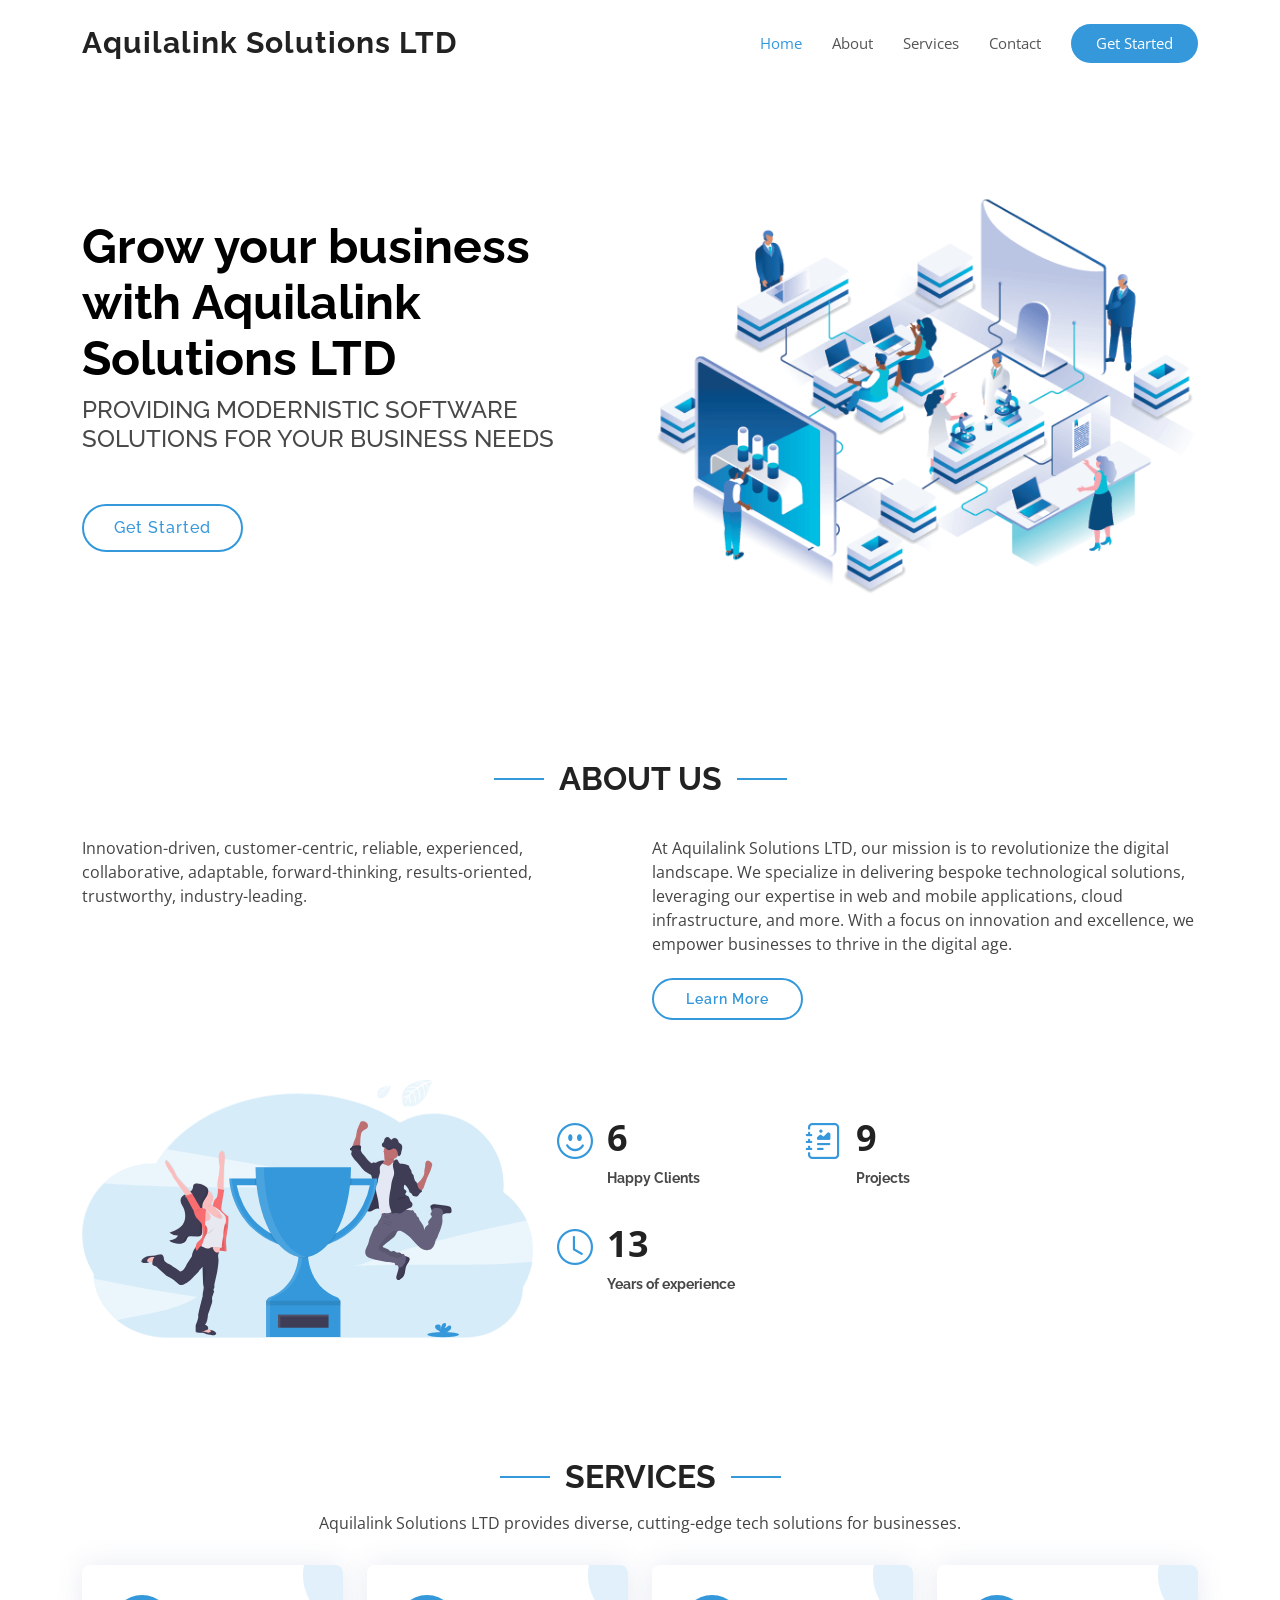
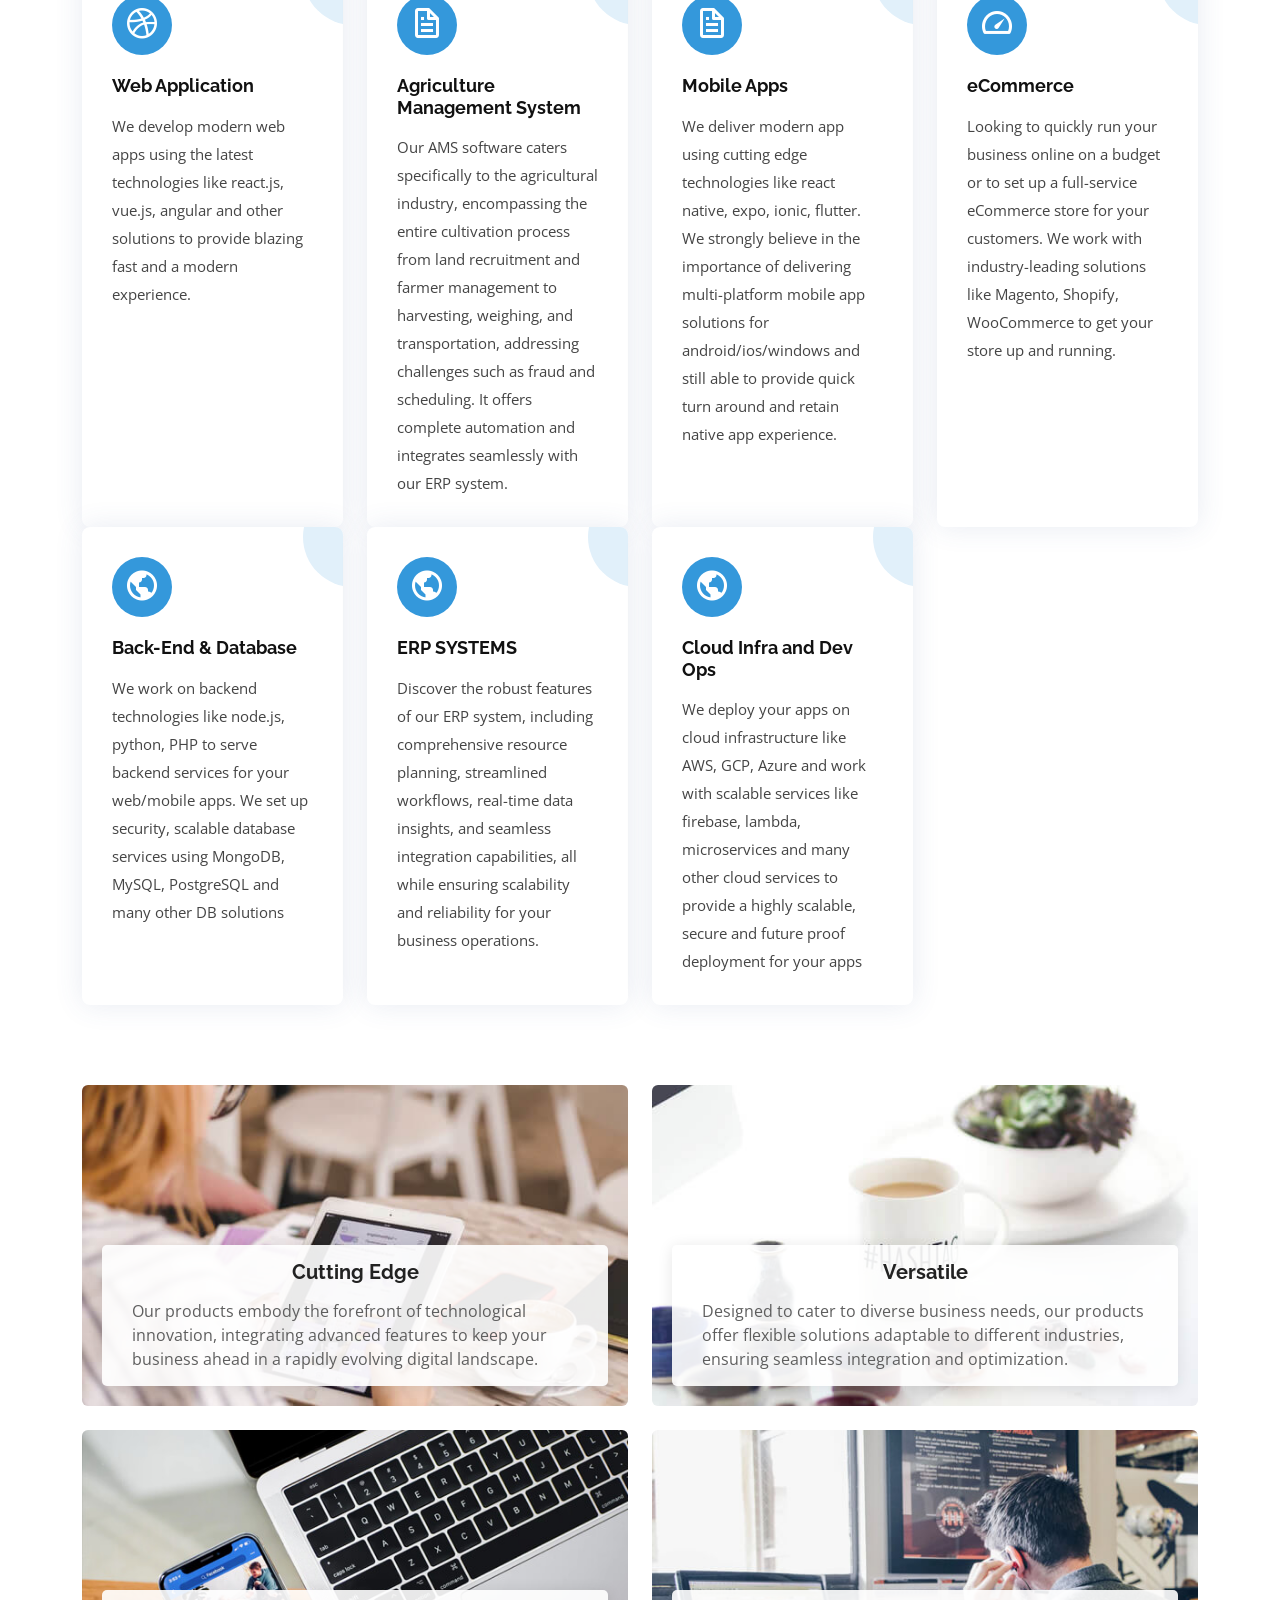
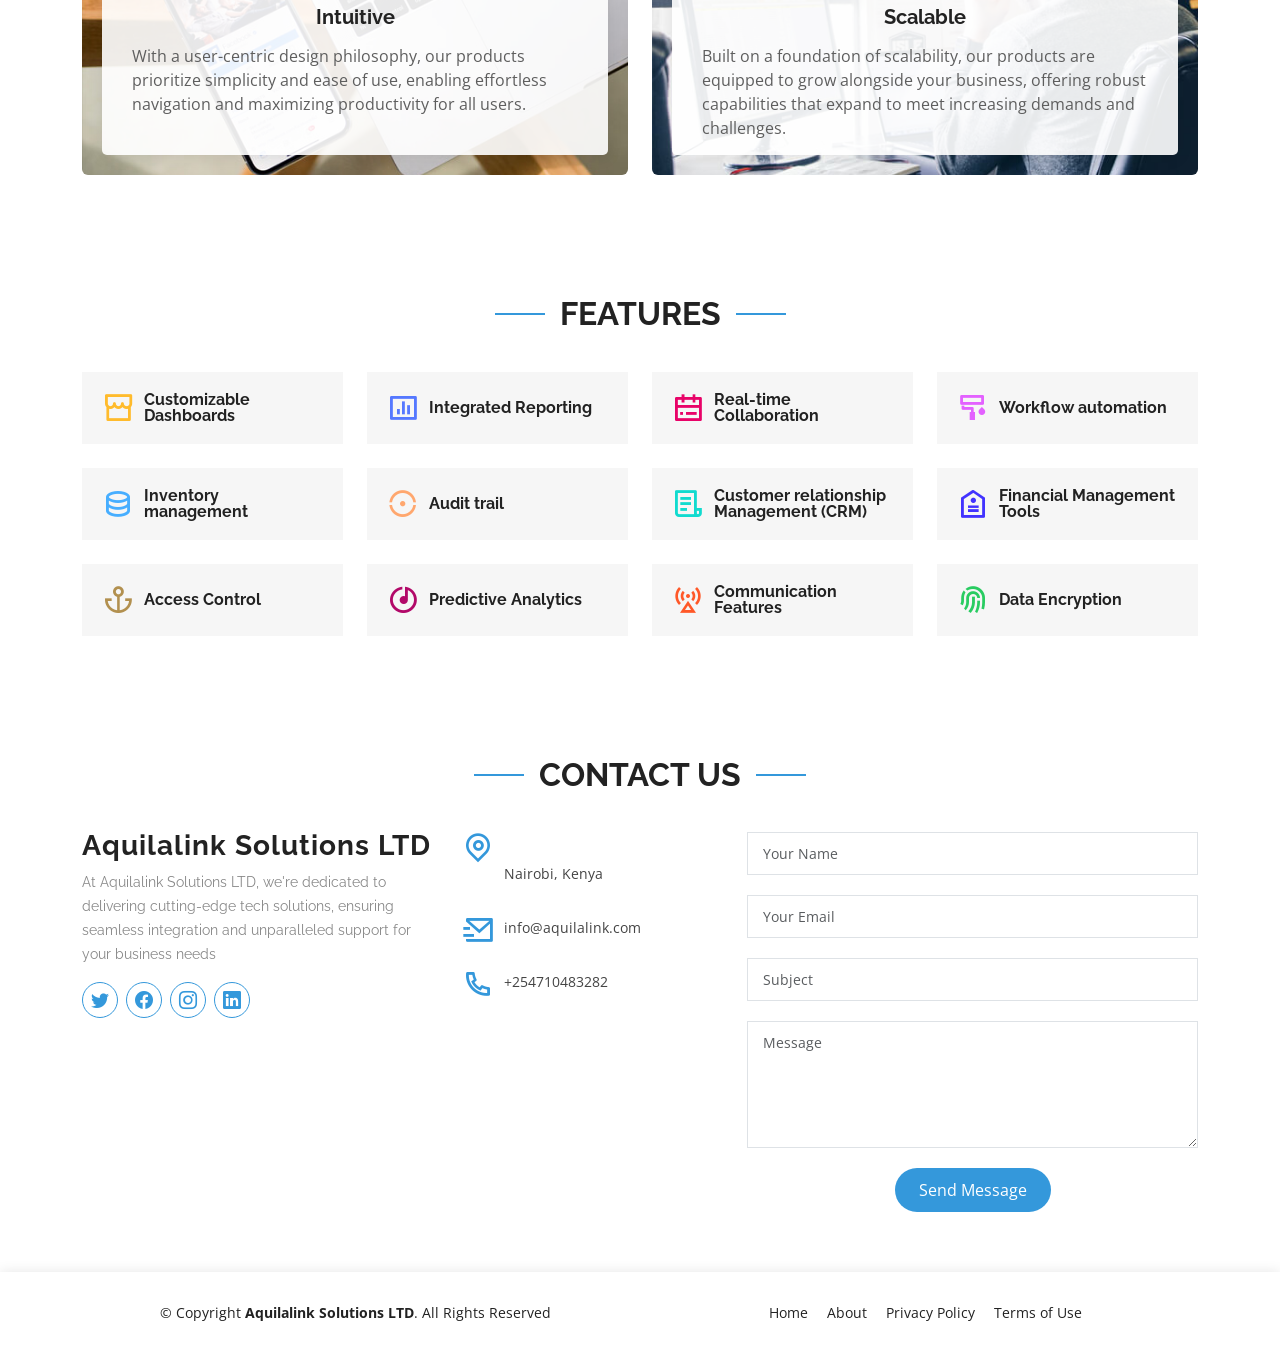
==== index.html @ 53284821 "{feature}: Application deployment" ====
<!DOCTYPE html>
<html lang="en">

<head>
  <meta charset="utf-8">
  <meta content="width=device-width, initial-scale=1.0" name="viewport">

  <title>Aquilalink Solutions LTD</title>
  <meta content="" name="description">
  <meta content="" name="keywords">

  <!-- Favicons -->
  <link href="" rel="icon">
  <link href="" rel="apple-touch-icon">

  <!-- Google Fonts -->
  <link href="https://fonts.googleapis.com/css?family=Open+Sans:300,300i,400,400i,600,600i,700,700i|Raleway:300,300i,400,400i,500,500i,600,600i,700,700i|Poppins:300,300i,400,400i,500,500i,600,600i,700,700i" rel="stylesheet">

  <!-- Vendor CSS Files -->
  <link href="assets/vendor/aos/aos.css" rel="stylesheet">
  <link href="assets/vendor/bootstrap/css/bootstrap.min.css" rel="stylesheet">
  <link href="assets/vendor/bootstrap-icons/bootstrap-icons.css" rel="stylesheet">
  <link href="assets/vendor/boxicons/css/boxicons.min.css" rel="stylesheet">
  <link href="assets/vendor/glightbox/css/glightbox.min.css" rel="stylesheet">
  <link href="assets/vendor/remixicon/remixicon.css" rel="stylesheet">
  <link href="assets/vendor/swiper/swiper-bundle.min.css" rel="stylesheet">

  <!-- Template Main CSS File -->
  <link href="assets/css/style.css" rel="stylesheet">

</head>

<body>

  <!-- ======= Header ======= -->
  <header id="header" class="fixed-top d-flex align-items-center">
    <div class="container d-flex align-items-center justify-content-between">

      <div class="logo">
        <h1><a href="index.html">Aquilalink Solutions LTD</a></h1>
      </div>

      <nav id="navbar" class="navbar">
        <ul>
          <li><a class="nav-link scrollto active" href="#hero">Home</a></li>
          <li><a class="nav-link scrollto" href="#about">About</a></li>
          <li><a class="nav-link scrollto" href="#services">Services</a></li>
          
          <li><a class="nav-link scrollto" href="#contact">Contact</a></li>
          <li><a class="getstarted scrollto" href="#about">Get Started</a></li>
        </ul>
        <i class="bi bi-list mobile-nav-toggle"></i>
      </nav><!-- .navbar -->

    </div>
  </header><!-- End Header -->

  <!-- ======= Hero Section ======= -->
  <section id="hero" class="d-flex align-items-center">

    <div class="container">
      <div class="row">
        <div class="col-lg-6 pt-5 pt-lg-0 order-2 order-lg-1 d-flex flex-column justify-content-center">
          <h1 data-aos="fade-up">Grow your business with Aquilalink Solutions LTD</h1>
          <h2 data-aos="fade-up" data-aos-delay="400">PROVIDING MODERNISTIC SOFTWARE SOLUTIONS FOR YOUR BUSINESS NEEDS</h2>
          <div data-aos="fade-up" data-aos-delay="800">
            <a href="#about" class="btn-get-started scrollto">Get Started</a>
          </div>
        </div>
        <div class="col-lg-6 order-1 order-lg-2 hero-img" data-aos="fade-left" data-aos-delay="200">
          <img src="assets/img/hero-img.png" class="img-fluid animated" alt="">
        </div>
      </div>
    </div>

  </section><!-- End Hero -->

  <main id="main">
    <section id="about" class="about">
      <div class="container">

        <div class="section-title" data-aos="fade-up">
          <h2>About Us</h2>
        </div>

        <div class="row content">
          <div class="col-lg-6" data-aos="fade-up" data-aos-delay="150">
            <p>
              Innovation-driven, customer-centric, reliable, experienced, collaborative, adaptable, forward-thinking, results-oriented, trustworthy, industry-leading.
            </p>
          </div>
          <div class="col-lg-6 pt-4 pt-lg-0" data-aos="fade-up" data-aos-delay="300">
            <p>At Aquilalink Solutions LTD, our mission is to revolutionize the digital landscape. We specialize in delivering bespoke technological solutions, leveraging our expertise in web and mobile applications, cloud infrastructure, and more. With a focus on innovation and excellence, we empower businesses to thrive in the digital age.
            </p>
            <a href="#" class="btn-learn-more">Learn More</a>
          </div>
        </div>

      </div>
    </section><!-- End About Us Section -->

    <!-- ======= Counts Section ======= -->
    <section id="counts" class="counts">
      <div class="container">

        <div class="row">
          <div class="image col-xl-5 d-flex align-items-stretch justify-content-center justify-content-xl-start" data-aos="fade-right" data-aos-delay="150">
            <img src="assets/img/counts-img.svg" alt="" class="img-fluid">
          </div>

          <div class="col-xl-7 d-flex align-items-stretch pt-4 pt-xl-0" data-aos="fade-left" data-aos-delay="300">
            <div class="content d-flex flex-column justify-content-center">
              <div class="row">
                <div class="col-md-6 d-md-flex align-items-md-stretch">
                  <div class="count-box">
                    <i class="bi bi-emoji-smile"></i>
                    <span data-purecounter-start="0" data-purecounter-end="7" data-purecounter-duration="1" class="purecounter"></span>
                    <p><strong>Happy Clients</strong> </p>
                  </div>
                </div>

                <div class="col-md-6 d-md-flex align-items-md-stretch">
                  <div class="count-box">
                    <i class="bi bi-journal-richtext"></i>
                    <span data-purecounter-start="0" data-purecounter-end="10" data-purecounter-duration="1" class="purecounter"></span>
                    <p><strong>Projects</strong> </p>
                  </div>
                </div>

                <div class="col-md-6 d-md-flex align-items-md-stretch">
                  <div class="count-box">
                    <i class="bi bi-clock"></i>
                    <span data-purecounter-start="0" data-purecounter-end="15" data-purecounter-duration="1" class="purecounter"></span>
                    <p><strong>Years of experience</strong> </p>
                  </div>
                </div>

              </div>
            </div><!-- End .content-->
          </div>
        </div>

      </div>
    </section><!-- End Counts Section -->

    <!-- ======= Services Section ======= -->
    <section id="services" class="services">
      <div class="container">

        <div class="section-title" data-aos="fade-up">
          <h2>Services</h2>
          <p>Aquilalink Solutions LTD provides diverse, cutting-edge tech solutions for businesses.</p>
        </div>
        

        <div class="row">
          <div class="col-md-6 col-lg-3 d-flex align-items-stretch mb-5 mb-lg-0">
            <div class="icon-box" data-aos="fade-up" data-aos-delay="100">
              <div class="icon"><i class="bx bxl-dribbble"></i></div>
              <h4 class="title"><a href="">Web Application</a></h4>
              <p class="description">We develop modern web apps using the latest technologies like react.js, vue.js, angular and other solutions to provide blazing fast and a modern experience.</p>
            </div>
          </div>

          <div class="col-md-6 col-lg-3 d-flex align-items-stretch mb-5 mb-lg-0">
            <div class="icon-box" data-aos="fade-up" data-aos-delay="200">
              <div class="icon"><i class="bx bx-file"></i></div>
              <h4 class="title"><a href="">Agriculture Management System</a></h4>
              <p class="description">Our AMS software caters specifically to the agricultural industry, encompassing the entire cultivation process from land recruitment and farmer management to harvesting, weighing, and transportation, addressing challenges such as fraud and scheduling. It offers complete automation and integrates seamlessly with our ERP system.</p>
            </div>
          </div>

          <div class="col-md-6 col-lg-3 d-flex align-items-stretch mb-5 mb-lg-0">
            <div class="icon-box" data-aos="fade-up" data-aos-delay="200">
              <div class="icon"><i class="bx bx-file"></i></div>
              <h4 class="title"><a href="">Mobile Apps</a></h4>
              <p class="description">We deliver modern app using cutting edge technologies like react native, expo, ionic, flutter. We strongly believe in the importance of delivering multi-platform mobile app solutions for android/ios/windows and still able to provide quick turn around and retain native app experience.</p>
            </div>
          </div>

          <div class="col-md-6 col-lg-3 d-flex align-items-stretch mb-5 mb-lg-0">
            <div class="icon-box" data-aos="fade-up" data-aos-delay="300">
              <div class="icon"><i class="bx bx-tachometer"></i></div>
              <h4 class="title"><a href="">eCommerce</a></h4>
              <p class="description">Looking to quickly run your business online on a budget or to set up a full-service eCommerce store for your customers. We work with industry-leading solutions like Magento, Shopify, WooCommerce to get your store up and running.</p>
            </div>
          </div>

          <div class="col-md-6 col-lg-3 d-flex align-items-stretch mb-5 mb-lg-0">
            <div class="icon-box" data-aos="fade-up" data-aos-delay="400">
              <div class="icon"><i class="bx bx-world"></i></div>
              <h4 class="title"><a href="">Back-End & Database</a></h4>
              <p class="description">We work on backend technologies like node.js, python, PHP to serve backend services for your web/mobile apps. We set up security, scalable database services using MongoDB, MySQL, PostgreSQL and many other DB solutions</p>
            </div>
          </div>

         <br />
         
        <div class="col-md-6 col-lg-3 d-flex align-items-stretch mb-5 mb-lg-0">
          <div class="icon-box" data-aos="fade-up" data-aos-delay="400">
            <div class="icon"><i class="bx bx-world"></i></div>
            <h4 class="title"><a href="">ERP SYSTEMS</a></h4>
            <p class="description">Discover the robust features of our ERP system, including comprehensive resource planning, streamlined workflows, real-time data insights, and seamless integration capabilities, all while ensuring scalability and reliability for your business operations.</p>
          </div>
        </div>

          
          <div class="col-md-6 col-lg-3 d-flex align-items-stretch mb-5 mb-lg-0">
            <div class="icon-box" data-aos="fade-up" data-aos-delay="400">
              <div class="icon"><i class="bx bx-world"></i></div>
              <h4 class="title"><a href="">Cloud Infra and Dev Ops</a></h4>
              <p class="description">We deploy your apps on cloud infrastructure like AWS, GCP, Azure and work with scalable services like firebase, lambda, microservices and many other cloud services to provide a highly scalable, secure and future proof deployment for your apps</p>
            </div>
          </div>

        </div>

      </div>
    </section><!-- End Services Section -->

    <!-- ======= More Services Section ======= -->
    <section id="more-services" class="more-services">
      <div class="container">

        <div class="row">
          <div class="col-md-6 d-flex align-items-stretch">
            <div class="card" style='background-image: url("assets/img/more-services-1.jpg");' data-aos="fade-up" data-aos-delay="100">
              <div class="card-body">
                <h5 class="card-title"><a href="">Cutting Edge</a></h5>
                <p class="card-text">Our products embody the forefront of technological innovation, integrating advanced features to keep your business ahead in a rapidly evolving digital landscape.</p>
               
              </div>
            </div>
          </div>
          <div class="col-md-6 d-flex align-items-stretch mt-4 mt-md-0">
            <div class="card" style='background-image: url("assets/img/more-services-2.jpg");' data-aos="fade-up" data-aos-delay="200">
              <div class="card-body">
                <h5 class="card-title"><a href="">Versatile</a></h5>
                <p class="card-text">Designed to cater to diverse business needs, our products offer flexible solutions adaptable to different industries, ensuring seamless integration and optimization.</p>
                
              </div>
            </div>

          </div>
          <div class="col-md-6 d-flex align-items-stretch mt-4">
            <div class="card" style='background-image: url("assets/img/more-services-3.jpg");' data-aos="fade-up" data-aos-delay="100">
              <div class="card-body">
                <h5 class="card-title"><a href="">Intuitive</a></h5>
                <p class="card-text">With a user-centric design philosophy, our products prioritize simplicity and ease of use, enabling effortless navigation and maximizing productivity for all users.</p>
               
              </div>
            </div>
          </div>
          <div class="col-md-6 d-flex align-items-stretch mt-4">
            <div class="card" style='background-image: url("assets/img/more-services-4.jpg");' data-aos="fade-up" data-aos-delay="200">
              <div class="card-body">
                <h5 class="card-title"><a href="">Scalable</a></h5>
                <p class="card-text">Built on a foundation of scalability, our products are equipped to grow alongside your business, offering robust capabilities that expand to meet increasing demands and challenges.</p>
               
              </div>
            </div>
          </div>
        </div>

      </div>
    </section><!-- End More Services Section -->

    <!-- ======= Features Section ======= -->
    <section id="features" class="features">
      <div class="container">

        <div class="section-title" data-aos="fade-up">
          <h2>Features</h2>
        </div>

        <div class="row" data-aos="fade-up" data-aos-delay="300">
          <div class="col-lg-3 col-md-4">
            <div class="icon-box">
              <i class="ri-store-line" style="color: #ffbb2c;"></i>
              <h3><a href="">Customizable Dashboards</a></h3>
            </div>
          </div>
          <div class="col-lg-3 col-md-4 mt-4 mt-md-0">
            <div class="icon-box">
              <i class="ri-bar-chart-box-line" style="color: #5578ff;"></i>
              <h3><a href="">Integrated Reporting</a></h3>
            </div>
          </div>
          <div class="col-lg-3 col-md-4 mt-4 mt-md-0">
            <div class="icon-box">
              <i class="ri-calendar-todo-line" style="color: #e80368;"></i>
              <h3><a href="">Real-time Collaboration</a></h3>
            </div>
          </div>
          <div class="col-lg-3 col-md-4 mt-4 mt-lg-0">
            <div class="icon-box">
              <i class="ri-paint-brush-line" style="color: #e361ff;"></i>
              <h3><a href="">Workflow automation</a></h3>
            </div>
          </div>
          <div class="col-lg-3 col-md-4 mt-4">
            <div class="icon-box">
              <i class="ri-database-2-line" style="color: #47aeff;"></i>
              <h3><a href="">Inventory management</a></h3>
            </div>
          </div>
          <div class="col-lg-3 col-md-4 mt-4">
            <div class="icon-box">
              <i class="ri-gradienter-line" style="color: #ffa76e;"></i>
              <h3><a href="">Audit trail</a></h3>
            </div>
          </div>
          <div class="col-lg-3 col-md-4 mt-4">
            <div class="icon-box">
              <i class="ri-file-list-3-line" style="color: #11dbcf;"></i>
              <h3><a href="">Customer relationship Management (CRM)</a></h3>
            </div>
          </div>
          <div class="col-lg-3 col-md-4 mt-4">
            <div class="icon-box">
              <i class="ri-price-tag-2-line" style="color: #4233ff;"></i>
              <h3><a href="">Financial Management Tools</a></h3>
            </div>
          </div>
          <div class="col-lg-3 col-md-4 mt-4">
            <div class="icon-box">
              <i class="ri-anchor-line" style="color: #b2904f;"></i>
              <h3><a href=""> Access Control</a></h3>
            </div>
          </div>
          <div class="col-lg-3 col-md-4 mt-4">
            <div class="icon-box">
              <i class="ri-disc-line" style="color: #b20969;"></i>
              <h3><a href="">Predictive Analytics</a></h3>
            </div>
          </div>
          <div class="col-lg-3 col-md-4 mt-4">
            <div class="icon-box">
              <i class="ri-base-station-line" style="color: #ff5828;"></i>
              <h3><a href="">Communication Features</a></h3>
            </div>
          </div>
          <div class="col-lg-3 col-md-4 mt-4">
            <div class="icon-box">
              <i class="ri-fingerprint-line" style="color: #29cc61;"></i>
              <h3><a href="">Data Encryption</a></h3>
            </div>
          </div>
        </div>

      </div>
    </section><!-- End Features Section -->


    <section id="contact" class="contact">
      <div class="container">

        <div class="section-title" data-aos="fade-up">
          <h2>Contact Us</h2>
        </div>

        <div class="row">

          <div class="col-lg-4 col-md-6" data-aos="fade-up" data-aos-delay="100">
            <div class="contact-about">
              <h3>Aquilalink Solutions LTD</h3>
              <p>At Aquilalink Solutions LTD, we're dedicated to delivering cutting-edge tech solutions, ensuring seamless integration and unparalleled support for your business needs</p>
              <div class="social-links">
                <a href="#" class="twitter"><i class="bi bi-twitter"></i></a>
                <a href="#" class="facebook"><i class="bi bi-facebook"></i></a>
                <a href="#" class="instagram"><i class="bi bi-instagram"></i></a>
                <a href="#" class="linkedin"><i class="bi bi-linkedin"></i></a>
              </div>
            </div>
          </div>

          <div class="col-lg-3 col-md-6 mt-4 mt-md-0" data-aos="fade-up" data-aos-delay="200">
            <div class="info">
              <div>
                <i class="ri-map-pin-line"></i>
                <p><br>Nairobi, Kenya</p>
              </div>

              <div>
                <i class="ri-mail-send-line"></i>
                <p>info@aquilalink.com</p>
              </div>

              <div>
                <i class="ri-phone-line"></i>
                <p>+254710483282</p>
              </div>

            </div>
          </div>

          <div class="col-lg-5 col-md-12" data-aos="fade-up" data-aos-delay="300">
            <form action="forms/contact.php" method="post" role="form" class="php-email-form">
              <div class="form-group">
                <input type="text" name="name" class="form-control" id="name" placeholder="Your Name" required>
              </div>
              <div class="form-group">
                <input type="email" class="form-control" name="email" id="email" placeholder="Your Email" required>
              </div>
              <div class="form-group">
                <input type="text" class="form-control" name="subject" id="subject" placeholder="Subject" required>
              </div>
              <div class="form-group">
                <textarea class="form-control" name="message" rows="5" placeholder="Message" required></textarea>
              </div>
              <div class="my-3">
                <div class="loading">Loading</div>
                <div class="error-message"></div>
                <div class="sent-message">Your message has been sent. Thank you!</div>
              </div>
              <div class="text-center"><button type="submit">Send Message</button></div>
            </form>
          </div>

        </div>

      </div>
    </section><!-- End Contact Section -->

  </main><!-- End #main -->

  <!-- ======= Footer ======= -->
  <footer id="footer">
    <div class="container">
      <div class="row d-flex align-items-center">
        <div class="col-lg-6 text-lg-left text-center">
          <div class="copyright">
            &copy; Copyright <strong>Aquilalink Solutions LTD</strong>. All Rights Reserved
          </div>
        </div>
        <div class="col-lg-6">
          <nav class="footer-links text-lg-right text-center pt-2 pt-lg-0">
            <a href="#intro" class="scrollto">Home</a>
            <a href="#about" class="scrollto">About</a>
            <a href="#">Privacy Policy</a>
            <a href="#">Terms of Use</a>
          </nav>
        </div>
      </div>
    </div>
  </footer><!-- End Footer -->

  <a href="#" class="back-to-top d-flex align-items-center justify-content-center"><i class="bi bi-arrow-up-short"></i></a>

  <!-- Vendor JS Files -->
  <script src="assets/vendor/purecounter/purecounter_vanilla.js"></script>
  <script src="assets/vendor/aos/aos.js"></script>
  <script src="assets/vendor/bootstrap/js/bootstrap.bundle.min.js"></script>
  <script src="assets/vendor/glightbox/js/glightbox.min.js"></script>
  <script src="assets/vendor/isotope-layout/isotope.pkgd.min.js"></script>
  <script src="assets/vendor/swiper/swiper-bundle.min.js"></script>
  <script src="assets/vendor/php-email-form/validate.js"></script>

  <!-- Template Main JS File -->
  <script src="assets/js/main.js"></script>

</body>

</html>
---- assets/css/style.css ----
/**
* Template Name: Vesperr
* Template URL: https://bootstrapmade.com/vesperr-free-bootstrap-template/
* Updated: Mar 17 2024 with Bootstrap v5.3.3
* Author: BootstrapMade.com
* License: https://bootstrapmade.com/license/
*/

/*--------------------------------------------------------------
# General
--------------------------------------------------------------*/
body {
  font-family: "Open Sans", sans-serif;
  color: #444444;
}

a {
  color: #3498db;
  text-decoration: none;
}

a:hover {
  color: #5faee3;
  text-decoration: none;
}

h1,
h2,
h3,
h4,
h5,
h6 {
  font-family: "Raleway", sans-serif;
}

/*--------------------------------------------------------------
# Back to top button
--------------------------------------------------------------*/
.back-to-top {
  position: fixed;
  visibility: hidden;
  opacity: 0;
  right: 15px;
  bottom: 15px;
  z-index: 996;
  background: #3498db;
  width: 40px;
  height: 40px;
  border-radius: 4px;
  transition: all 0.4s;
}

.back-to-top i {
  font-size: 28px;
  color: #fff;
  line-height: 0;
}

.back-to-top:hover {
  background: #57aae1;
  color: #fff;
}

.back-to-top.active {
  visibility: visible;
  opacity: 1;
}

/*--------------------------------------------------------------
# Disable AOS delay on mobile
--------------------------------------------------------------*/
@media screen and (max-width: 768px) {
  [data-aos-delay] {
    transition-delay: 0 !important;
  }
}

/*--------------------------------------------------------------
# Header
--------------------------------------------------------------*/
#header {
  z-index: 997;
  transition: all 0.5s;
  padding: 22px 0;
  background: #fff;
}

#header.header-scrolled {
  box-shadow: 0px 2px 15px rgba(0, 0, 0, 0.1);
  padding: 12px 0;
}

#header .logo h1 {
  font-size: 30px;
  margin: 0;
  padding: 0;
  line-height: 1;
  font-weight: 700;
  letter-spacing: 1px;
}

#header .logo h1 a,
#header .logo h1 a:hover {
  color: #222222;
  text-decoration: none;
}

#header .logo img {
  padding: 0;
  margin: 0;
  max-height: 40px;
}

/*--------------------------------------------------------------
# Navigation Menu
--------------------------------------------------------------*/
/**
* Desktop Navigation 
*/
.navbar {
  padding: 0;
}

.navbar ul {
  margin: 0;
  padding: 0;
  display: flex;
  list-style: none;
  align-items: center;
}

.navbar li {
  position: relative;
}

.navbar a,
.navbar a:focus {
  display: flex;
  align-items: center;
  justify-content: space-between;
  padding: 10px 0 10px 30px;
  font-size: 15px;
  font-weight: 400;
  color: #555555;
  white-space: nowrap;
  transition: 0.3s;
}

.navbar a i,
.navbar a:focus i {
  font-size: 12px;
  line-height: 0;
  margin-left: 5px;
}

.navbar a:hover,
.navbar .active,
.navbar .active:focus,
.navbar li:hover>a {
  color: #3498db;
}

.navbar .getstarted,
.navbar .getstarted:focus {
  background: #3498db;
  padding: 8px 25px;
  margin-left: 30px;
  border-radius: 50px;
  color: #fff;
}

.navbar .getstarted:hover,
.navbar .getstarted:focus:hover {
  color: #fff;
  background: #4aa3df;
}

.navbar .dropdown ul {
  display: block;
  position: absolute;
  left: 30px;
  top: calc(100% + 30px);
  margin: 0;
  padding: 10px 0;
  z-index: 99;
  opacity: 0;
  visibility: hidden;
  background: #fff;
  box-shadow: 0px 0px 30px rgba(127, 137, 161, 0.25);
  transition: 0.3s;
  border-radius: 4px;
}

.navbar .dropdown ul li {
  min-width: 200px;
}

.navbar .dropdown ul a {
  padding: 10px 20px;
  font-size: 14px;
}

.navbar .dropdown ul a i {
  font-size: 12px;
}

.navbar .dropdown ul a:hover,
.navbar .dropdown ul .active:hover,
.navbar .dropdown ul li:hover>a {
  color: #3498db;
}

.navbar .dropdown:hover>ul {
  opacity: 1;
  top: 100%;
  visibility: visible;
}

.navbar .dropdown .dropdown ul {
  top: 0;
  left: calc(100% - 30px);
  visibility: hidden;
}

.navbar .dropdown .dropdown:hover>ul {
  opacity: 1;
  top: 0;
  left: 100%;
  visibility: visible;
}

@media (max-width: 1366px) {
  .navbar .dropdown .dropdown ul {
    left: -90%;
  }

  .navbar .dropdown .dropdown:hover>ul {
    left: -100%;
  }
}

/**
* Mobile Navigation 
*/
.mobile-nav-toggle {
  color: #222222;
  font-size: 28px;
  cursor: pointer;
  display: none;
  line-height: 0;
  transition: 0.5s;
}

.mobile-nav-toggle.bi-x {
  color: #fff;
}

@media (max-width: 991px) {
  .mobile-nav-toggle {
    display: block;
  }

  .navbar ul {
    display: none;
  }
}

.navbar-mobile {
  position: fixed;
  overflow: hidden;
  top: 0;
  right: 0;
  left: 0;
  bottom: 0;
  background: rgba(9, 9, 9, 0.9);
  transition: 0.3s;
  z-index: 999;
}

.navbar-mobile .mobile-nav-toggle {
  position: absolute;
  top: 15px;
  right: 15px;
}

.navbar-mobile ul {
  display: block;
  position: absolute;
  top: 55px;
  right: 15px;
  bottom: 15px;
  left: 15px;
  padding: 10px 0;
  border-radius: 8px;
  background-color: #fff;
  overflow-y: auto;
  transition: 0.3s;
}

.navbar-mobile a,
.navbar-mobile a:focus {
  padding: 10px 20px;
  font-size: 15px;
  color: #222222;
}

.navbar-mobile a:hover,
.navbar-mobile .active,
.navbar-mobile li:hover>a {
  color: #3498db;
}

.navbar-mobile .getstarted,
.navbar-mobile .getstarted:focus {
  margin: 15px;
}

.navbar-mobile .dropdown ul {
  position: static;
  display: none;
  margin: 10px 20px;
  padding: 10px 0;
  z-index: 99;
  opacity: 1;
  visibility: visible;
  background: #fff;
  box-shadow: 0px 0px 30px rgba(127, 137, 161, 0.25);
}

.navbar-mobile .dropdown ul li {
  min-width: 200px;
}

.navbar-mobile .dropdown ul a {
  padding: 10px 20px;
}

.navbar-mobile .dropdown ul a i {
  font-size: 12px;
}

.navbar-mobile .dropdown ul a:hover,
.navbar-mobile .dropdown ul .active:hover,
.navbar-mobile .dropdown ul li:hover>a {
  color: #3498db;
}

.navbar-mobile .dropdown>.dropdown-active {
  display: block;
}

/*--------------------------------------------------------------
# Hero Section
--------------------------------------------------------------*/
#hero {
  width: 100%;
  height: 70vh;
  margin-top: 70px;
}

#hero h1 {
  margin: 0 0 10px 0;
  font-size: 48px;
  font-weight: 700;
  line-height: 56px;
  color: black;
}

#hero h2 {
  color: #484848;
  margin-bottom: 50px;
  font-size: 24px;
}

#hero .btn-get-started {
  font-family: "Raleway", sans-serif;
  font-weight: 500;
  font-size: 16px;
  letter-spacing: 1px;
  display: inline-block;
  padding: 10px 30px;
  border-radius: 50px;
  transition: 0.5s;
  color: #3498db;
  border: 2px solid #3498db;
}

#hero .btn-get-started:hover {
  background: #3498db;
  color: #fff;
}

#hero .animated {
  animation: up-down 2s ease-in-out infinite alternate-reverse both;
}

@media (min-width: 1024px) {
  #hero {
    background-attachment: fixed;
  }
}

@media (max-width: 991px) {
  #hero {
    height: 100vh;
  }

  #hero .animated {
    animation: none;
  }

  #hero .hero-img {
    text-align: center;
  }

  #hero .hero-img img {
    width: 50%;
  }
}

@media (max-width: 768px) {
  #hero {
    margin-top: 20px;
  }

  #hero h1 {
    font-size: 28px;
    line-height: 36px;
  }

  #hero h2 {
    font-size: 18px;
    line-height: 24px;
    margin-bottom: 30px;
  }

  #hero .hero-img img {
    width: 70%;
  }
}

@media (max-width: 575px) {
  #hero .hero-img img {
    width: 80%;
  }
}

@keyframes up-down {
  0% {
    transform: translateY(10px);
  }

  100% {
    transform: translateY(-10px);
  }
}

/*--------------------------------------------------------------
# Sections General
--------------------------------------------------------------*/
section {
  padding: 60px 0;
  overflow: hidden;
}

.section-bg {
  background-color: #f7fbfe;
}

.section-title {
  text-align: center;
  padding-bottom: 30px;
}

.section-title h2 {
  font-size: 32px;
  font-weight: bold;
  text-transform: uppercase;
  position: relative;
  color: #222222;
}

.section-title h2::before,
.section-title h2::after {
  content: "";
  width: 50px;
  height: 2px;
  background: #3498db;
  display: inline-block;
}

.section-title h2::before {
  margin: 0 15px 10px 0;
}

.section-title h2::after {
  margin: 0 0 10px 15px;
}

.section-title p {
  margin: 15px 0 0 0;
}

/*--------------------------------------------------------------
# Clients
--------------------------------------------------------------*/
.clients {
  background: #f3f9fd;
  padding: 10px 0;
  text-align: center;
}

.clients .col-lg-2 {
  display: flex;
  align-items: center;
  justify-content: center;
}

.clients img {
  width: 50%;
  filter: grayscale(100);
  transition: all 0.4s ease-in-out;
  display: inline-block;
  padding: 10px 0;
}

.clients img:hover {
  filter: none;
  transform: scale(1.1);
}

@media (max-width: 768px) {
  .clients img {
    width: 40%;
  }
}

@media (max-width: 575px) {
  .clients img {
    width: 30%;
  }
}

/*--------------------------------------------------------------
# About Us
--------------------------------------------------------------*/
.about .content h3 {
  font-weight: 600;
  font-size: 26px;
}

.about .content ul {
  list-style: none;
  padding: 0;
}

.about .content ul li {
  padding-left: 28px;
  position: relative;
}

.about .content ul li+li {
  margin-top: 10px;
}

.about .content ul i {
  position: absolute;
  left: 0;
  top: 2px;
  font-size: 20px;
  color: #3498db;
  line-height: 1;
}

.about .content p:last-child {
  margin-bottom: 0;
}

.about .content .btn-learn-more {
  font-family: "Raleway", sans-serif;
  font-weight: 600;
  font-size: 14px;
  letter-spacing: 1px;
  display: inline-block;
  padding: 12px 32px;
  border-radius: 50px;
  transition: 0.3s;
  line-height: 1;
  color: #3498db;
  animation-delay: 0.8s;
  margin-top: 6px;
  border: 2px solid #3498db;
}

.about .content .btn-learn-more:hover {
  background: #3498db;
  color: #fff;
  text-decoration: none;
}

/*--------------------------------------------------------------
# Counts
--------------------------------------------------------------*/
.counts {
  padding-top: 0;
}

.counts .content {
  padding: 0;
}

.counts .content h3 {
  font-weight: 700;
  font-size: 34px;
  color: #222222;
}

.counts .content p {
  margin-bottom: 0;
}

.counts .content .count-box {
  padding: 20px 0;
  width: 100%;
}

.counts .content .count-box i {
  display: block;
  font-size: 36px;
  color: #3498db;
  float: left;
  line-height: 0;
}

.counts .content .count-box span {
  font-size: 36px;
  line-height: 30px;
  display: block;
  font-weight: 700;
  color: #222222;
  margin-left: 50px;
}

.counts .content .count-box p {
  padding: 15px 0 0 0;
  margin: 0 0 0 50px;
  font-family: "Raleway", sans-serif;
  font-size: 14px;
  color: #484848;
}

.counts .content .count-box a {
  font-weight: 600;
  display: block;
  margin-top: 20px;
  color: #484848;
  font-size: 15px;
  font-family: "Poppins", sans-serif;
  transition: ease-in-out 0.3s;
}

.counts .content .count-box a:hover {
  color: #6f6f6f;
}

@media (max-width: 1024px) {
  .counts .image {
    text-align: center;
  }

  .counts .image img {
    max-width: 70%;
  }
}

@media (max-width: 667px) {
  .counts .image img {
    max-width: 100%;
  }
}

/*--------------------------------------------------------------
# Services
--------------------------------------------------------------*/
.services .icon-box {
  padding: 30px;
  position: relative;
  overflow: hidden;
  background: #fff;
  box-shadow: 0 0 29px 0 rgba(68, 88, 144, 0.12);
  transition: all 0.3s ease-in-out;
  border-radius: 8px;
  z-index: 1;
}

.services .icon-box::before {
  content: "";
  position: absolute;
  background: #e1f0fa;
  right: -60px;
  top: -40px;
  width: 100px;
  height: 100px;
  border-radius: 50px;
  transition: all 0.3s;
  z-index: -1;
}

.services .icon-box:hover::before {
  background: #3498db;
  right: 0;
  top: 0;
  width: 100%;
  height: 100%;
  border-radius: 0px;
}

.services .icon {
  margin: 0 auto 20px auto;
  padding-top: 10px;
  display: inline-block;
  text-align: center;
  border-radius: 50%;
  width: 60px;
  height: 60px;
  background: #3498db;
  transition: all 0.3s ease-in-out;
}

.services .icon i {
  font-size: 36px;
  line-height: 1;
  color: #fff;
}

.services .title {
  font-weight: 700;
  margin-bottom: 15px;
  font-size: 18px;
}

.services .title a {
  color: #111;
}

.services .description {
  font-size: 15px;
  line-height: 28px;
  margin-bottom: 0;
}

.services .icon-box:hover .title a,
.services .icon-box:hover .description {
  color: #fff;
}

.services .icon-box:hover .icon {
  background: #fff;
}

.services .icon-box:hover .icon i {
  color: #3498db;
}

/*--------------------------------------------------------------
# More Services
--------------------------------------------------------------*/
.more-services {
  padding-top: 20px;
}

.more-services .card {
  border: 0;
  padding: 160px 20px 20px 20px;
  position: relative;
  width: 100%;
  background-size: cover;
  background-repeat: no-repeat;
  background-position: center center;
}

.more-services .card-body {
  z-index: 10;
  background: rgba(255, 255, 255, 0.9);
  padding: 15px 30px;
  box-shadow: 0px 2px 15px rgba(0, 0, 0, 0.1);
  transition: 0.3s;
  transition: ease-in-out 0.4s;
  border-radius: 5px;
}

.more-services .card-title {
  font-weight: 700;
  text-align: center;
  margin-bottom: 15px;
}

.more-services .card-title a {
  color: #222222;
}

.more-services .card-text {
  color: #5e5e5e;
}

.more-services .read-more a {
  color: #777777;
  text-transform: uppercase;
  font-weight: 600;
  font-size: 12px;
  transition: 0.4s;
}

.more-services .read-more a:hover {
  text-decoration: underline;
}

.more-services .card:hover .card-body {
  background: #3498db;
}

.more-services .card:hover .read-more a,
.more-services .card:hover .card-title,
.more-services .card:hover .card-title a,
.more-services .card:hover .card-text {
  color: #fff;
}

/*--------------------------------------------------------------
# Features
--------------------------------------------------------------*/
.features .icon-box {
  display: flex;
  align-items: center;
  padding: 20px;
  background: #f6f6f6;
  transition: ease-in-out 0.3s;
}

.features .icon-box i {
  font-size: 32px;
  padding-right: 10px;
  line-height: 1;
}

.features .icon-box h3 {
  font-weight: 700;
  margin: 0;
  padding: 0;
  line-height: 1;
  font-size: 16px;
}

.features .icon-box h3 a {
  color: #222222;
  transition: ease-in-out 0.3s;
}

.features .icon-box h3 a:hover {
  color: #3498db;
}

.features .icon-box:hover {
  background: #eef7fc;
}

/*--------------------------------------------------------------
# Testimonials
--------------------------------------------------------------*/
.testimonials .testimonial-wrap {
  padding-left: 50px;
}

.testimonials .testimonials-carousel,
.testimonials .testimonials-slider {
  overflow: hidden;
}

.testimonials .testimonial-item {
  box-sizing: content-box;
  padding: 30px 30px 30px 60px;
  margin: 30px 15px;
  min-height: 200px;
  box-shadow: 0px 2px 12px rgba(0, 0, 0, 0.08);
  position: relative;
  background: #fff;
}

.testimonials .testimonial-item .testimonial-img {
  width: 90px;
  border-radius: 10px;
  border: 6px solid #fff;
  position: absolute;
  left: -45px;
}

.testimonials .testimonial-item h3 {
  font-size: 18px;
  font-weight: bold;
  margin: 10px 0 5px 0;
  color: #111;
}

.testimonials .testimonial-item h4 {
  font-size: 14px;
  color: #999;
  margin: 0;
}

.testimonials .testimonial-item .quote-icon-left,
.testimonials .testimonial-item .quote-icon-right {
  color: #e1f0fa;
  font-size: 26px;
}

.testimonials .testimonial-item .quote-icon-left {
  display: inline-block;
  left: -5px;
  position: relative;
}

.testimonials .testimonial-item .quote-icon-right {
  display: inline-block;
  right: -5px;
  position: relative;
  top: 10px;
}

.testimonials .testimonial-item p {
  font-style: italic;
  margin: 15px auto 15px auto;
}

.testimonials .swiper-pagination {
  margin-top: 20px;
  position: relative;
}

.testimonials .swiper-pagination .swiper-pagination-bullet {
  width: 12px;
  height: 12px;
  background-color: #fff;
  opacity: 1;
  border: 1px solid #3498db;
}

.testimonials .swiper-pagination .swiper-pagination-bullet-active {
  background-color: #3498db;
}

@media (max-width: 767px) {
  .testimonials .testimonial-wrap {
    padding-left: 0;
  }

  .testimonials .testimonials-carousel,
  .testimonials .testimonials-slider {
    overflow: hidden;
  }

  .testimonials .testimonial-item {
    padding: 30px;
    margin: 15px;
  }

  .testimonials .testimonial-item .testimonial-img {
    position: static;
    left: auto;
  }
}

/*--------------------------------------------------------------
# Portfolio
--------------------------------------------------------------*/
.portfolio .portfolio-item {
  margin-bottom: 30px;
}

.portfolio #portfolio-flters {
  padding: 0;
  margin: 0 auto 20px auto;
  list-style: none;
  text-align: center;
}

.portfolio #portfolio-flters li {
  cursor: pointer;
  display: inline-block;
  padding: 8px 15px 10px 15px;
  font-size: 14px;
  font-weight: 600;
  line-height: 1;
  text-transform: uppercase;
  color: #222222;
  margin-bottom: 5px;
  transition: all 0.3s ease-in-out;
  border-radius: 3px;
}

.portfolio #portfolio-flters li:hover,
.portfolio #portfolio-flters li.filter-active {
  color: #fff;
  background: #3498db;
}

.portfolio #portfolio-flters li:last-child {
  margin-right: 0;
}

.portfolio .portfolio-wrap {
  transition: 0.3s;
  position: relative;
  overflow: hidden;
  z-index: 1;
  background: rgba(34, 34, 34, 0.6);
}

.portfolio .portfolio-wrap::before {
  content: "";
  background: rgba(34, 34, 34, 0.6);
  position: absolute;
  left: 0;
  right: 0;
  top: 0;
  bottom: 0;
  transition: all ease-in-out 0.3s;
  z-index: 2;
  opacity: 0;
}

.portfolio .portfolio-wrap img {
  transition: all ease-in-out 0.3s;
}

.portfolio .portfolio-wrap .portfolio-info {
  opacity: 0;
  position: absolute;
  top: 0;
  left: 0;
  right: 0;
  bottom: 0;
  z-index: 3;
  transition: all ease-in-out 0.3s;
  display: flex;
  flex-direction: column;
  justify-content: flex-end;
  align-items: flex-start;
  padding: 20px;
}

.portfolio .portfolio-wrap .portfolio-info h4 {
  font-size: 20px;
  color: #fff;
  font-weight: 600;
}

.portfolio .portfolio-wrap .portfolio-info p {
  color: rgba(255, 255, 255, 0.7);
  font-size: 14px;
  text-transform: uppercase;
  padding: 0;
  margin: 0;
  font-style: italic;
}

.portfolio .portfolio-wrap .portfolio-links {
  text-align: center;
  z-index: 4;
}

.portfolio .portfolio-wrap .portfolio-links a {
  color: #fff;
  margin: 0 5px 0 0;
  font-size: 28px;
  display: inline-block;
  transition: 0.3s;
}

.portfolio .portfolio-wrap .portfolio-links a:hover {
  color: #3498db;
}

.portfolio .portfolio-wrap:hover::before {
  opacity: 1;
}

.portfolio .portfolio-wrap:hover img {
  transform: scale(1.2);
}

.portfolio .portfolio-wrap:hover .portfolio-info {
  opacity: 1;
}

/*--------------------------------------------------------------
# Portfolio Details
--------------------------------------------------------------*/
.portfolio-details {
  padding-top: 40px;
}

.portfolio-details .portfolio-details-slider img {
  width: 100%;
}

.portfolio-details .portfolio-details-slider .swiper-pagination {
  margin-top: 20px;
  position: relative;
}

.portfolio-details .portfolio-details-slider .swiper-pagination .swiper-pagination-bullet {
  width: 12px;
  height: 12px;
  background-color: #fff;
  opacity: 1;
  border: 1px solid #3498db;
}

.portfolio-details .portfolio-details-slider .swiper-pagination .swiper-pagination-bullet-active {
  background-color: #3498db;
}

.portfolio-details .portfolio-info {
  padding: 30px;
  box-shadow: 0px 0 30px rgba(34, 34, 34, 0.08);
}

.portfolio-details .portfolio-info h3 {
  font-size: 22px;
  font-weight: 700;
  margin-bottom: 20px;
  padding-bottom: 20px;
  border-bottom: 1px solid #eee;
}

.portfolio-details .portfolio-info ul {
  list-style: none;
  padding: 0;
  font-size: 15px;
}

.portfolio-details .portfolio-info ul li+li {
  margin-top: 10px;
}

.portfolio-details .portfolio-description {
  padding-top: 30px;
}

.portfolio-details .portfolio-description h2 {
  font-size: 26px;
  font-weight: 700;
  margin-bottom: 20px;
}

.portfolio-details .portfolio-description p {
  padding: 0;
}

/*--------------------------------------------------------------
# Team
--------------------------------------------------------------*/
.team .member {
  margin-bottom: 20px;
  overflow: hidden;
  text-align: center;
  border-radius: 5px;
  background: #fff;
  box-shadow: 0px 2px 15px rgba(0, 0, 0, 0.1);
}

.team .member .member-img {
  position: relative;
  overflow: hidden;
}

.team .member .social {
  position: absolute;
  left: 0;
  bottom: 0;
  right: 0;
  height: 40px;
  opacity: 0;
  transition: ease-in-out 0.3s;
  background: rgba(255, 255, 255, 0.85);
  display: inline-flex;
  justify-content: center;
  align-items: center;
}

.team .member .social a {
  transition: color 0.3s;
  color: #222222;
  margin: 0 10px;
  display: inline-flex;
  justify-content: center;
  align-items: center;
}

.team .member .social a i {
  line-height: 0;
}

.team .member .social a:hover {
  color: #3498db;
}

.team .member .social i {
  font-size: 18px;
  margin: 0 2px;
}

.team .member .member-info {
  padding: 25px 15px;
}

.team .member .member-info h4 {
  font-weight: 700;
  margin-bottom: 5px;
  font-size: 18px;
  color: #222222;
}

.team .member .member-info span {
  display: block;
  font-size: 13px;
  font-weight: 400;
  color: #aaaaaa;
}

.team .member .member-info p {
  font-style: italic;
  font-size: 14px;
  line-height: 26px;
  color: #777777;
}

.team .member:hover .social {
  opacity: 1;
}

/*--------------------------------------------------------------
# Pricing
--------------------------------------------------------------*/
.pricing .box {
  padding: 20px;
  background: #f9f9f9;
  text-align: center;
  border-radius: 8px;
  position: relative;
  overflow: hidden;
  border: 2px solid #f9f9f9;
}

.pricing .box h3 {
  font-weight: 400;
  padding: 15px;
  margin-top: 15px;
  font-size: 18px;
  font-weight: 600;
  color: #222222;
}

.pricing .box h4 {
  font-size: 42px;
  color: #3498db;
  font-weight: 500;
  font-family: "Open Sans", sans-serif;
  margin-bottom: 20px;
}

.pricing .box h4 sup {
  font-size: 20px;
  top: -15px;
  left: -3px;
}

.pricing .box h4 span {
  color: #bababa;
  font-size: 16px;
  font-weight: 300;
}

.pricing .box ul {
  padding: 0;
  list-style: none;
  color: #222222;
  text-align: center;
  line-height: 20px;
  font-size: 14px;
}

.pricing .box ul li {
  padding-bottom: 16px;
}

.pricing .box ul i {
  color: #3498db;
  font-size: 18px;
  padding-right: 4px;
}

.pricing .box ul .na {
  color: #ccc;
  text-decoration: line-through;
}

.pricing .box .btn-wrap {
  padding: 15px;
  text-align: center;
}

.pricing .box .btn-buy {
  display: inline-block;
  padding: 10px 40px 12px 40px;
  border-radius: 50px;
  border: 2px solid #3498db;
  color: #3498db;
  font-size: 14px;
  font-weight: 400;
  font-family: "Raleway", sans-serif;
  font-weight: 600;
  transition: 0.3s;
}

.pricing .box .btn-buy:hover {
  background: #3498db;
  color: #fff;
}

.pricing .recommended {
  border-color: #3498db;
}

.pricing .recommended .btn-buy {
  background: #3498db;
  color: #fff;
}

.pricing .recommended .btn-buy:hover {
  background: #2383c4;
  border-color: #2383c4;
}

/*--------------------------------------------------------------
# F.A.Q
--------------------------------------------------------------*/
.faq .faq-item {
  margin: 20px 0;
  padding: 20px 0;
  border-bottom: 1px solid #eeeeee;
}

.faq .faq-item i {
  color: #8bc4ea;
  font-size: 24px;
  float: left;
  line-height: 0;
  padding: 13px 0 0 0;
  margin: 0;
}

.faq .faq-item h4 {
  font-size: 16px;
  line-height: 26px;
  font-weight: 500;
  margin: 0 0 10px 32px;
  font-family: "Poppins", sans-serif;
}

.faq .faq-item p {
  font-size: 15px;
}

/*--------------------------------------------------------------
# Contact
--------------------------------------------------------------*/
.contact .contact-about h3 {
  font-size: 28px;
  margin: 0 0 10px 0;
  padding: 0;
  line-height: 1;
  font-weight: 700;
  letter-spacing: 1px;
  color: #222222;
}

.contact .contact-about p {
  font-size: 14px;
  line-height: 24px;
  font-family: "Raleway", sans-serif;
  color: #888;
}

.contact .social-links {
  padding-bottom: 20px;
}

.contact .social-links a {
  font-size: 18px;
  display: inline-block;
  background: #fff;
  color: #3498db;
  line-height: 1;
  padding: 8px 0;
  margin-right: 4px;
  border-radius: 50%;
  text-align: center;
  width: 36px;
  height: 36px;
  transition: 0.3s;
  border: 1px solid #3498db;
}

.contact .social-links a:hover {
  background: #3498db;
  color: #fff;
}

.contact .info {
  color: #444444;
}

.contact .info i {
  font-size: 32px;
  color: #3498db;
  float: left;
  line-height: 1;
}

.contact .info p {
  padding: 0 0 10px 42px;
  line-height: 28px;
  font-size: 14px;
}

.contact .php-email-form .error-message {
  display: none;
  color: #fff;
  background: #ed3c0d;
  text-align: left;
  padding: 15px;
  font-weight: 600;
}

.contact .php-email-form .error-message br+br {
  margin-top: 25px;
}

.contact .php-email-form .sent-message {
  display: none;
  color: #fff;
  background: #18d26e;
  text-align: center;
  padding: 15px;
  font-weight: 600;
}

.contact .php-email-form .loading {
  display: none;
  background: #fff;
  text-align: center;
  padding: 15px;
}

.contact .php-email-form .loading:before {
  content: "";
  display: inline-block;
  border-radius: 50%;
  width: 24px;
  height: 24px;
  margin: 0 10px -6px 0;
  border: 3px solid #18d26e;
  border-top-color: #eee;
  animation: animate-loading 1s linear infinite;
}

.contact .php-email-form .form-group {
  margin-bottom: 20px;
}

.contact .php-email-form input,
.contact .php-email-form textarea {
  border-radius: 0;
  box-shadow: none;
  font-size: 14px;
  padding: 10px 15px;
}

.contact .php-email-form input:focus,
.contact .php-email-form textarea:focus {
  border-color: #3498db;
}

.contact .php-email-form button[type=submit] {
  background: #3498db;
  border: 0;
  padding: 10px 24px;
  color: #fff;
  transition: 0.4s;
  border-radius: 50px;
}

.contact .php-email-form button[type=submit]:hover {
  background: #2383c4;
}

@keyframes animate-loading {
  0% {
    transform: rotate(0deg);
  }

  100% {
    transform: rotate(360deg);
  }
}

/*--------------------------------------------------------------
# Breadcrumbs
--------------------------------------------------------------*/
.breadcrumbs {
  padding: 15px 0;
  background: #f8f8f8;
  min-height: 40px;
  margin-top: 86px;
}

@media (max-width: 992px) {
  .breadcrumbs {
    margin-top: 72px;
  }
}

.breadcrumbs h2 {
  font-size: 28px;
  font-weight: 400;
  margin: 0;
}

.breadcrumbs ol {
  display: flex;
  flex-wrap: wrap;
  list-style: none;
  padding: 0;
  margin: 0;
  font-size: 14px;
}

@media (max-width: 992px) {
  .breadcrumbs ol {
    margin-top: 10px;
  }
}

.breadcrumbs ol li+li {
  padding-left: 10px;
}

.breadcrumbs ol li+li::before {
  display: inline-block;
  padding-right: 10px;
  color: #3c3c3c;
  content: "/";
}

@media (max-width: 768px) {
  .breadcrumbs .d-flex {
    display: block !important;
  }

  .breadcrumbs ol {
    display: block;
  }

  .breadcrumbs ol li {
    display: inline-block;
  }
}

/*--------------------------------------------------------------
# Footer
--------------------------------------------------------------*/
#footer {
  background: #fff;
  box-shadow: 0px 0px 12px 0px rgba(0, 0, 0, 0.1);
  padding: 30px 0;
  color: #222222;
  font-size: 14px;
}

#footer .credits {
  font-size: 13px;
  padding-top: 5px;
  color: #222222;
}

#footer .footer-links a {
  color: #222222;
  padding-left: 15px;
}

#footer .footer-links a:first-child {
  padding-left: 0;
}

#footer .footer-links a:hover {
  color: #3498db;
}
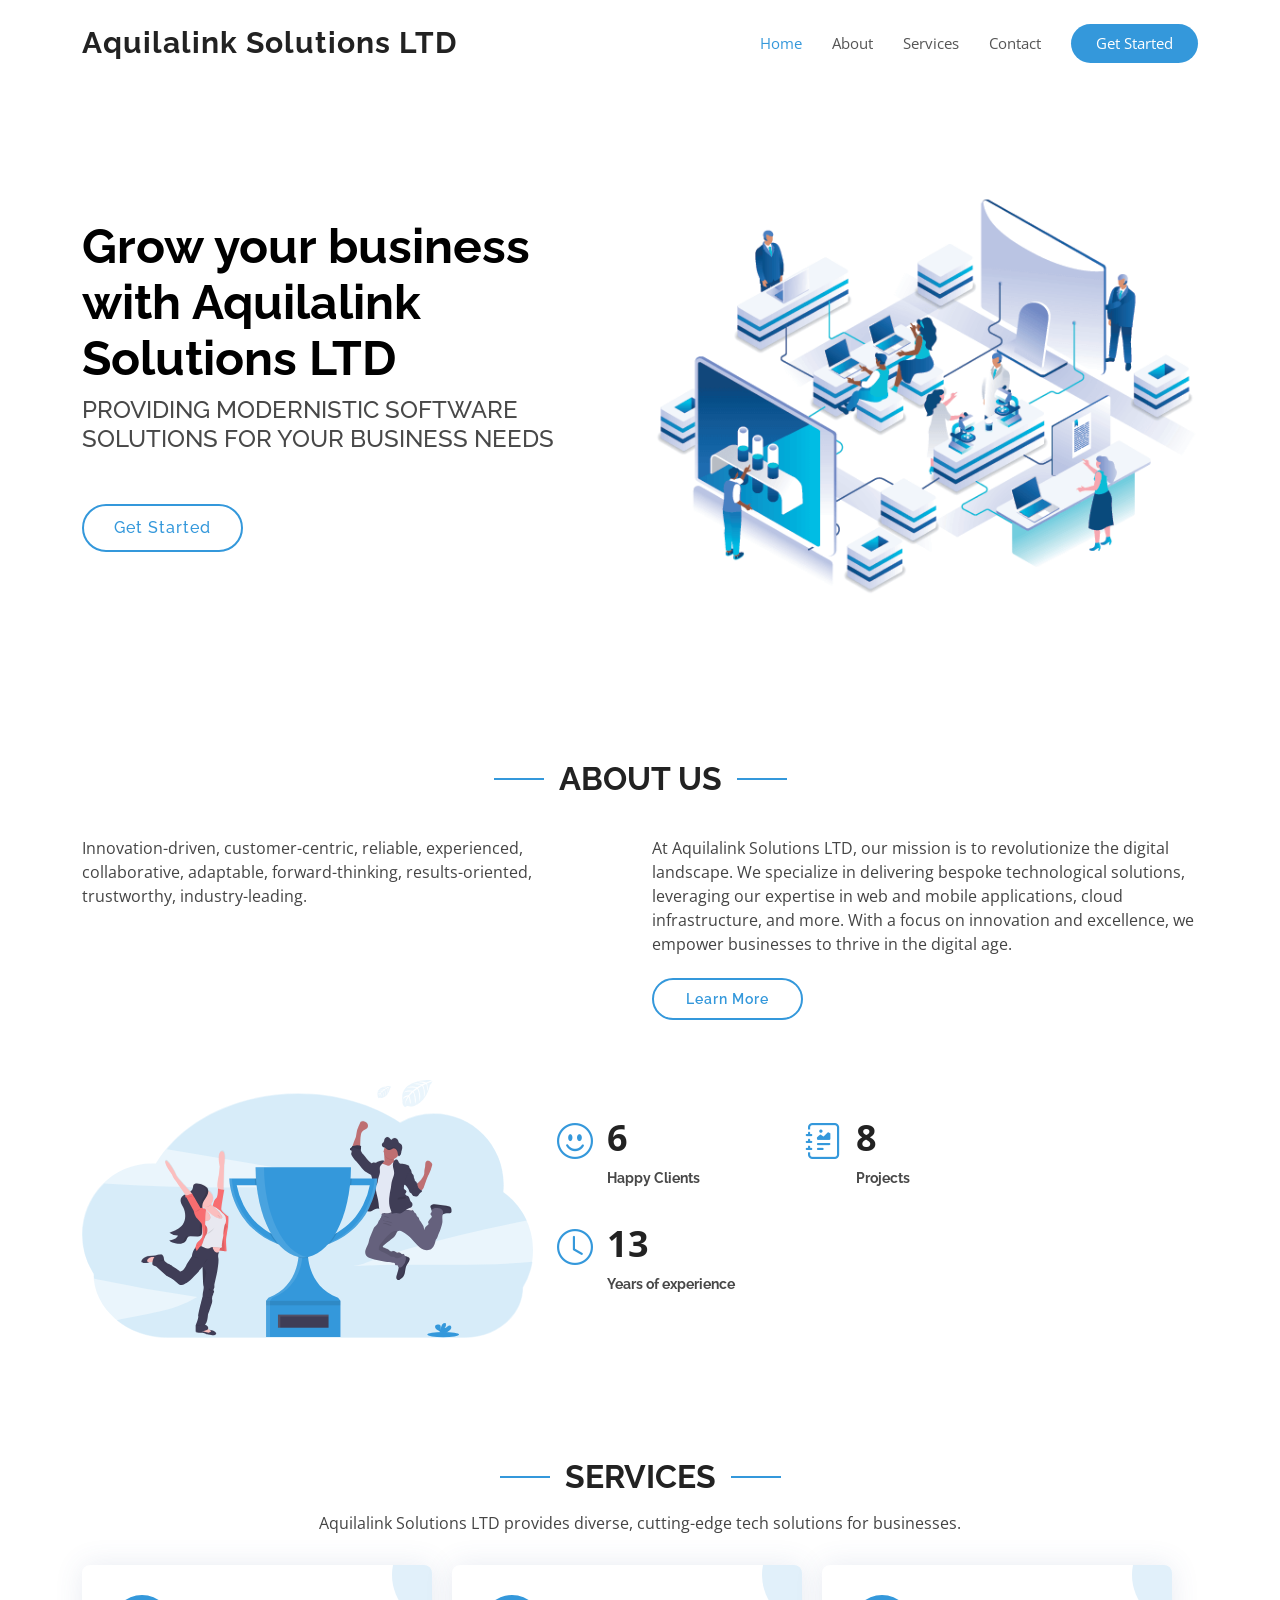
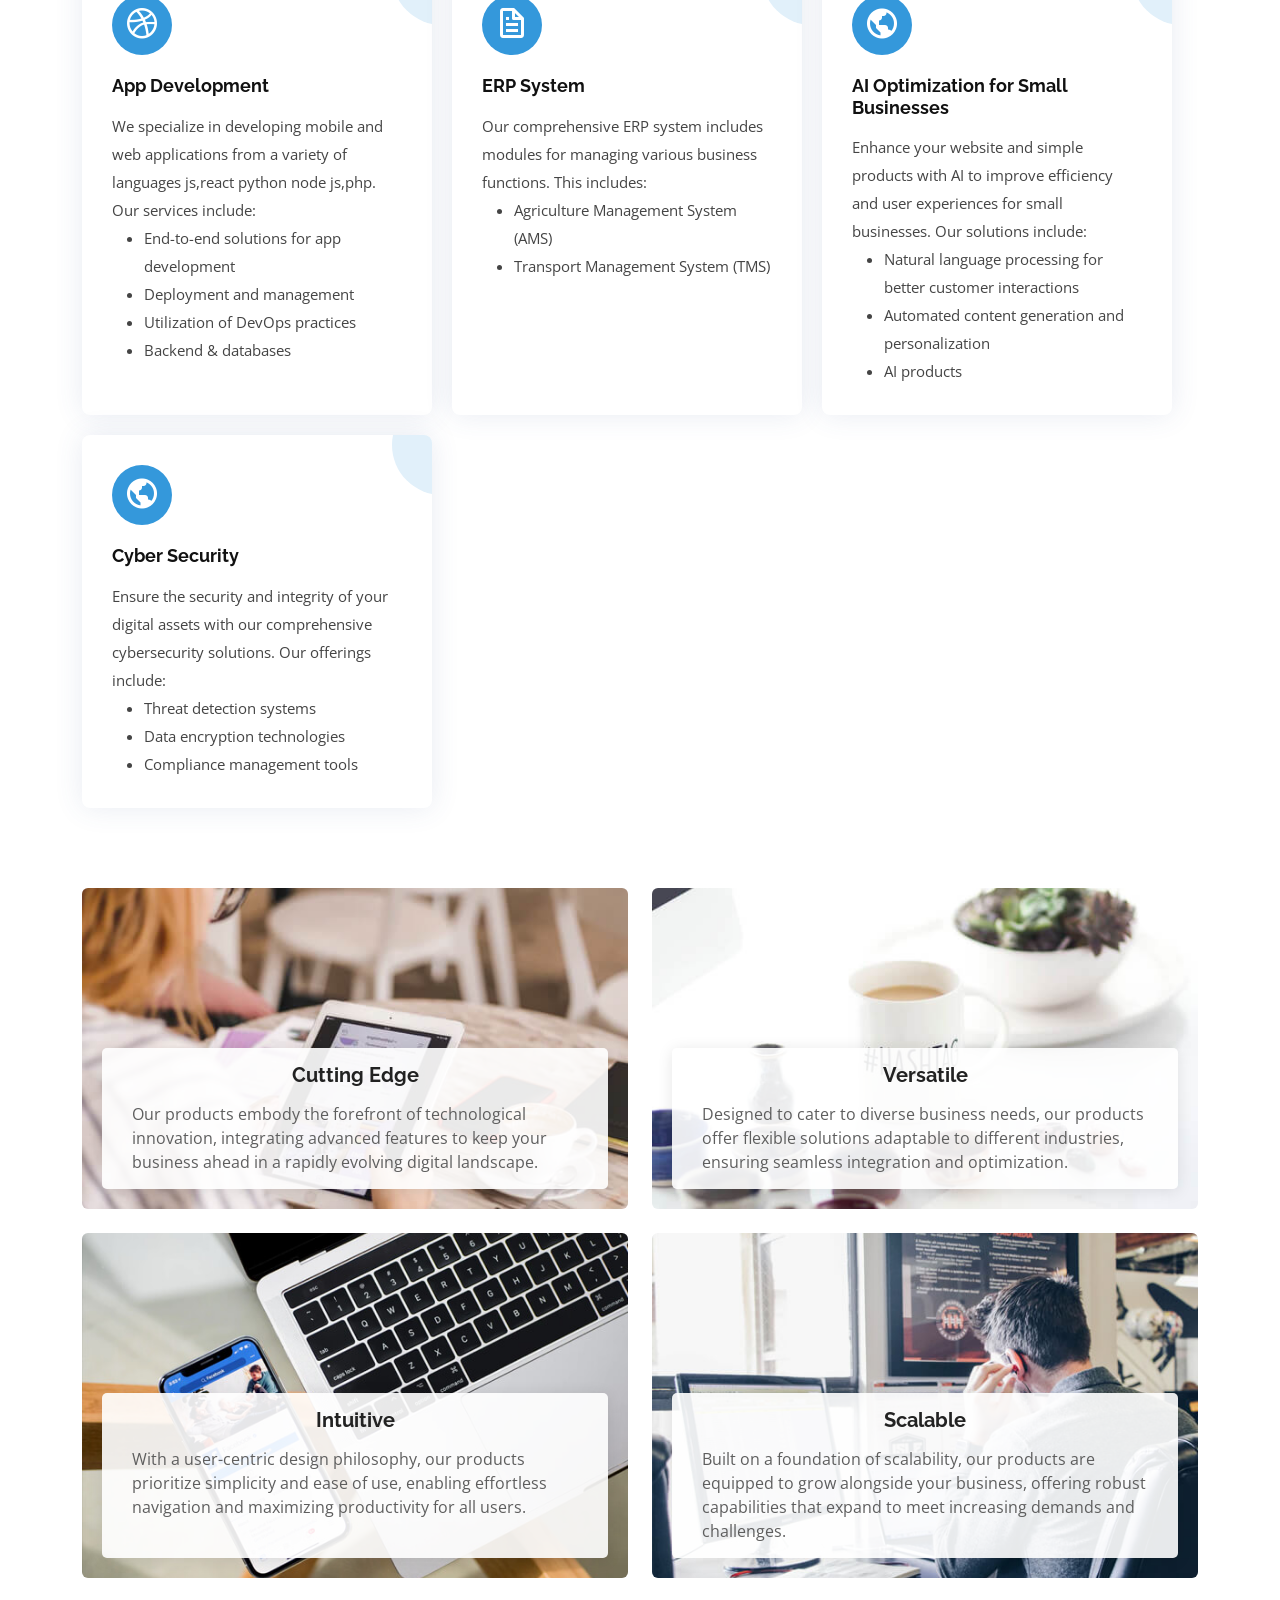
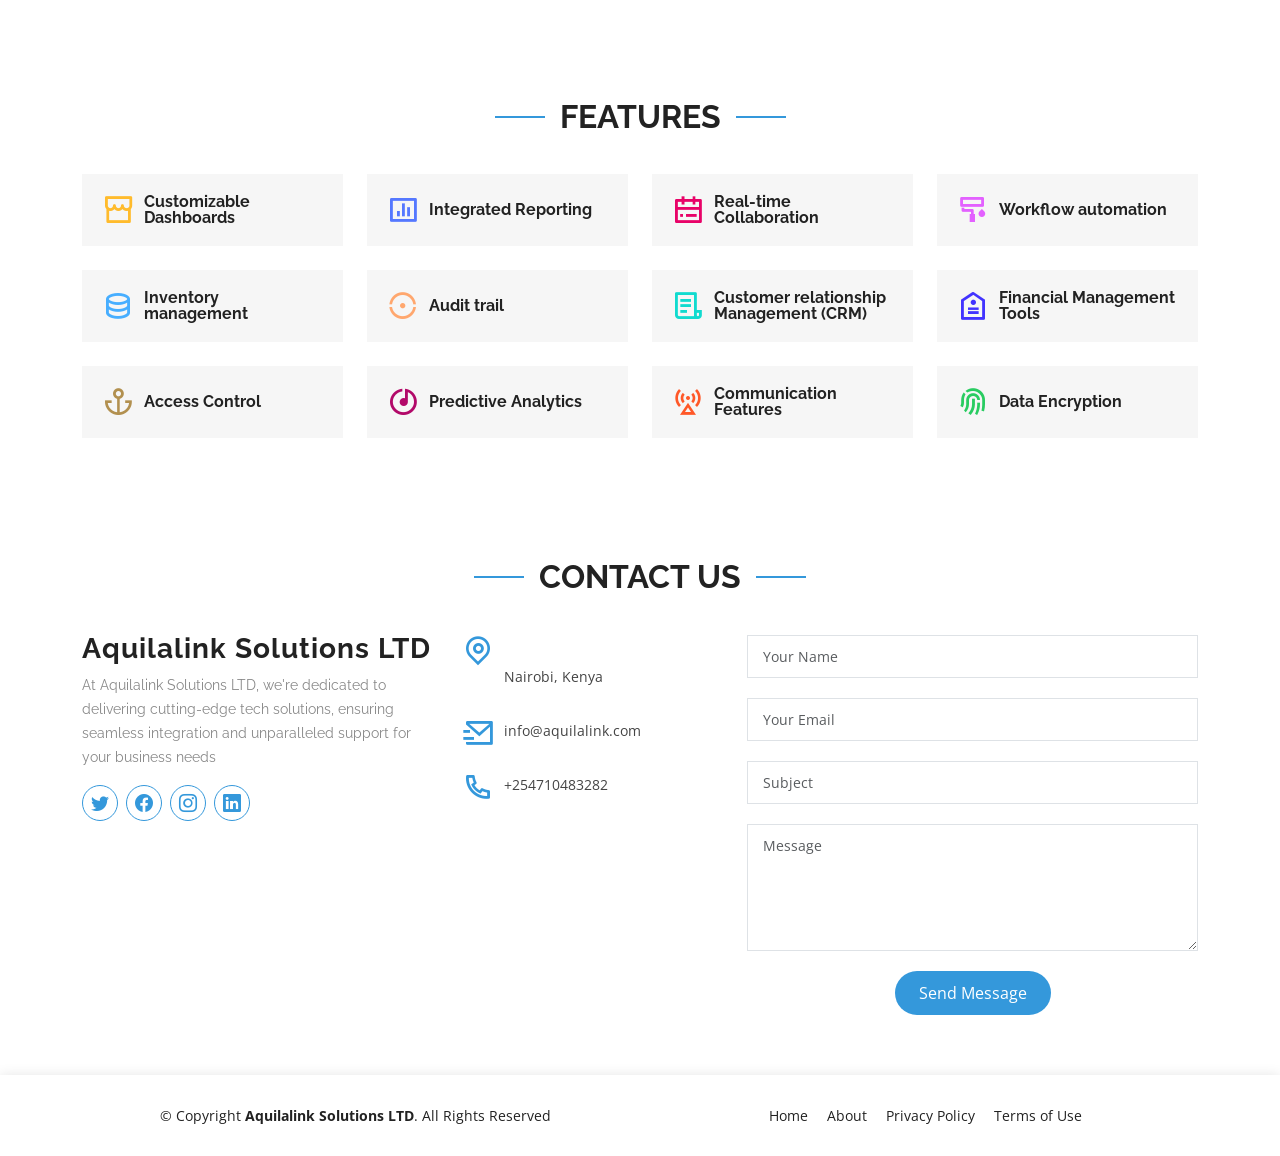
==== commit 0869a624: "Mods: changed the services offered" ====
--- a/index.html
+++ b/index.html
@@ -144,79 +144,81 @@
     </section><!-- End Counts Section -->
 
     <!-- ======= Services Section ======= -->
-    <section id="services" class="services">
-      <div class="container">
-
-        <div class="section-title" data-aos="fade-up">
-          <h2>Services</h2>
-          <p>Aquilalink Solutions LTD provides diverse, cutting-edge tech solutions for businesses.</p>
-        </div>
-        
-
-        <div class="row">
-          <div class="col-md-6 col-lg-3 d-flex align-items-stretch mb-5 mb-lg-0">
-            <div class="icon-box" data-aos="fade-up" data-aos-delay="100">
-              <div class="icon"><i class="bx bxl-dribbble"></i></div>
-              <h4 class="title"><a href="">Web Application</a></h4>
-              <p class="description">We develop modern web apps using the latest technologies like react.js, vue.js, angular and other solutions to provide blazing fast and a modern experience.</p>
-            </div>
-          </div>
-
-          <div class="col-md-6 col-lg-3 d-flex align-items-stretch mb-5 mb-lg-0">
-            <div class="icon-box" data-aos="fade-up" data-aos-delay="200">
-              <div class="icon"><i class="bx bx-file"></i></div>
-              <h4 class="title"><a href="">Agriculture Management System</a></h4>
-              <p class="description">Our AMS software caters specifically to the agricultural industry, encompassing the entire cultivation process from land recruitment and farmer management to harvesting, weighing, and transportation, addressing challenges such as fraud and scheduling. It offers complete automation and integrates seamlessly with our ERP system.</p>
-            </div>
-          </div>
-
-          <div class="col-md-6 col-lg-3 d-flex align-items-stretch mb-5 mb-lg-0">
-            <div class="icon-box" data-aos="fade-up" data-aos-delay="200">
-              <div class="icon"><i class="bx bx-file"></i></div>
-              <h4 class="title"><a href="">Mobile Apps</a></h4>
-              <p class="description">We deliver modern app using cutting edge technologies like react native, expo, ionic, flutter. We strongly believe in the importance of delivering multi-platform mobile app solutions for android/ios/windows and still able to provide quick turn around and retain native app experience.</p>
-            </div>
-          </div>
-
-          <div class="col-md-6 col-lg-3 d-flex align-items-stretch mb-5 mb-lg-0">
-            <div class="icon-box" data-aos="fade-up" data-aos-delay="300">
-              <div class="icon"><i class="bx bx-tachometer"></i></div>
-              <h4 class="title"><a href="">eCommerce</a></h4>
-              <p class="description">Looking to quickly run your business online on a budget or to set up a full-service eCommerce store for your customers. We work with industry-leading solutions like Magento, Shopify, WooCommerce to get your store up and running.</p>
-            </div>
-          </div>
-
-          <div class="col-md-6 col-lg-3 d-flex align-items-stretch mb-5 mb-lg-0">
-            <div class="icon-box" data-aos="fade-up" data-aos-delay="400">
-              <div class="icon"><i class="bx bx-world"></i></div>
-              <h4 class="title"><a href="">Back-End & Database</a></h4>
-              <p class="description">We work on backend technologies like node.js, python, PHP to serve backend services for your web/mobile apps. We set up security, scalable database services using MongoDB, MySQL, PostgreSQL and many other DB solutions</p>
-            </div>
-          </div>
-
-         <br />
-         
-        <div class="col-md-6 col-lg-3 d-flex align-items-stretch mb-5 mb-lg-0">
-          <div class="icon-box" data-aos="fade-up" data-aos-delay="400">
-            <div class="icon"><i class="bx bx-world"></i></div>
-            <h4 class="title"><a href="">ERP SYSTEMS</a></h4>
-            <p class="description">Discover the robust features of our ERP system, including comprehensive resource planning, streamlined workflows, real-time data insights, and seamless integration capabilities, all while ensuring scalability and reliability for your business operations.</p>
-          </div>
-        </div>
-
-          
-          <div class="col-md-6 col-lg-3 d-flex align-items-stretch mb-5 mb-lg-0">
-            <div class="icon-box" data-aos="fade-up" data-aos-delay="400">
-              <div class="icon"><i class="bx bx-world"></i></div>
-              <h4 class="title"><a href="">Cloud Infra and Dev Ops</a></h4>
-              <p class="description">We deploy your apps on cloud infrastructure like AWS, GCP, Azure and work with scalable services like firebase, lambda, microservices and many other cloud services to provide a highly scalable, secure and future proof deployment for your apps</p>
-            </div>
-          </div>
-
-        </div>
-
-      </div>
-    </section><!-- End Services Section -->
+<section id="services" class="services">
+  <div class="container">
+
+    <div class="section-title" data-aos="fade-up">
+      <h2>Services</h2>
+      <p>Aquilalink Solutions LTD provides diverse, cutting-edge tech solutions for businesses.</p>
+    </div>
+
+    <div class="services_row">
+      <div class="col-md-6 col-lg-4 d-flex align-items-stretch mb-5 mb-lg-0 _300">
+        <div class="icon-box" data-aos="fade-up" data-aos-delay="100">
+          <div class="icon"><i class="bx bxl-dribbble"></i></div>
+          <h4 class="title"><a href="">App Development</a></h4>
+          <p class="description">We specialize in developing mobile and web applications from a variety of languages
+            js,react python node js,php. Our services include:</p>
+          <ul class="blue-tick-list description">
+            <li>End-to-end solutions for app development</li>
+            <li>Deployment and management</li>
+            <li>Utilization of DevOps practices </li>
+            <li>Backend & databases</li>
+          </ul>
+        </div>
+      </div>
+
+      <div class="col-md-6 col-lg-4 d-flex align-items-stretch mb-5 mb-lg-0 _300">
+        <div class="icon-box" data-aos="fade-up" data-aos-delay="120">
+          <div class="icon"><i class="bx bx-file"></i></div>
+          <h4 class="title"><a href="">ERP System</a></h4>
+          <p class="description">Our comprehensive ERP system includes modules for managing various business functions.
+            This includes:</p>
+          <ul class="blue-tick-list description">
+            <li>Agriculture Management System (AMS)</li>
+            <li>Transport Management System (TMS)</li>
+          </ul>
+        </div>
+      </div>
+
+      <div class="col-md-6 col-lg-4 d-flex align-items-stretch mb-5 mb-lg-0 _300">
+        <div class="icon-box" data-aos="fade-up" data-aos-delay="140">
+          <div class="icon"><i class="bx bx-world"></i></div>
+          <h4 class="title"><a href="">AI Optimization for Small Businesses</a></h4>
+          <p class="description">Enhance your website and simple products with AI to improve efficiency and user experiences
+            for small businesses. Our solutions include:</p>
+          <ul class="blue-tick-list description">
+            <li>Natural language processing for better customer interactions</li>
+            <li>Automated content generation and personalization</li>
+            <li>AI products</li>
+          </ul>
+        </div>
+      </div>
+
+
+      <div class="col-md-6 col-lg-4 d-flex align-items-stretch mb-5 mb-lg-0 _300">
+        <div class="icon-box" data-aos="fade-up" data-aos-delay="160">
+          <div class="icon"><i class="bx bx-world"></i></div>
+          <h4 class="title"><a href="">Cyber Security</a></h4>
+          <p class="description">Ensure the security and integrity of your digital assets with our comprehensive
+            cybersecurity solutions. Our offerings include:</p>
+          <ul class="blue-tick-list description">
+            <li>Threat detection systems</li>
+            <li>Data encryption technologies</li>
+            <li>Compliance management tools</li>
+          </ul>
+        </div>
+      </div>
+
+    </div>
+
+  </div>
+</section>
+<!-- End Services Section -->
+
+
+<!-- End Services Section -->
+
 
     <!-- ======= More Services Section ======= -->
     <section id="more-services" class="more-services">
--- a/assets/css/style.css
+++ b/assets/css/style.css
@@ -1605,4 +1605,15 @@
 
 #footer .footer-links a:hover {
   color: #3498db;
+}
+.services_row{
+  display: flex;
+  gap: 20px;
+  flex-wrap: wrap;
+
+  width: 100vw;
+}
+._300{
+  width: 350px;
+  margin-bottom: 20px;
 }
